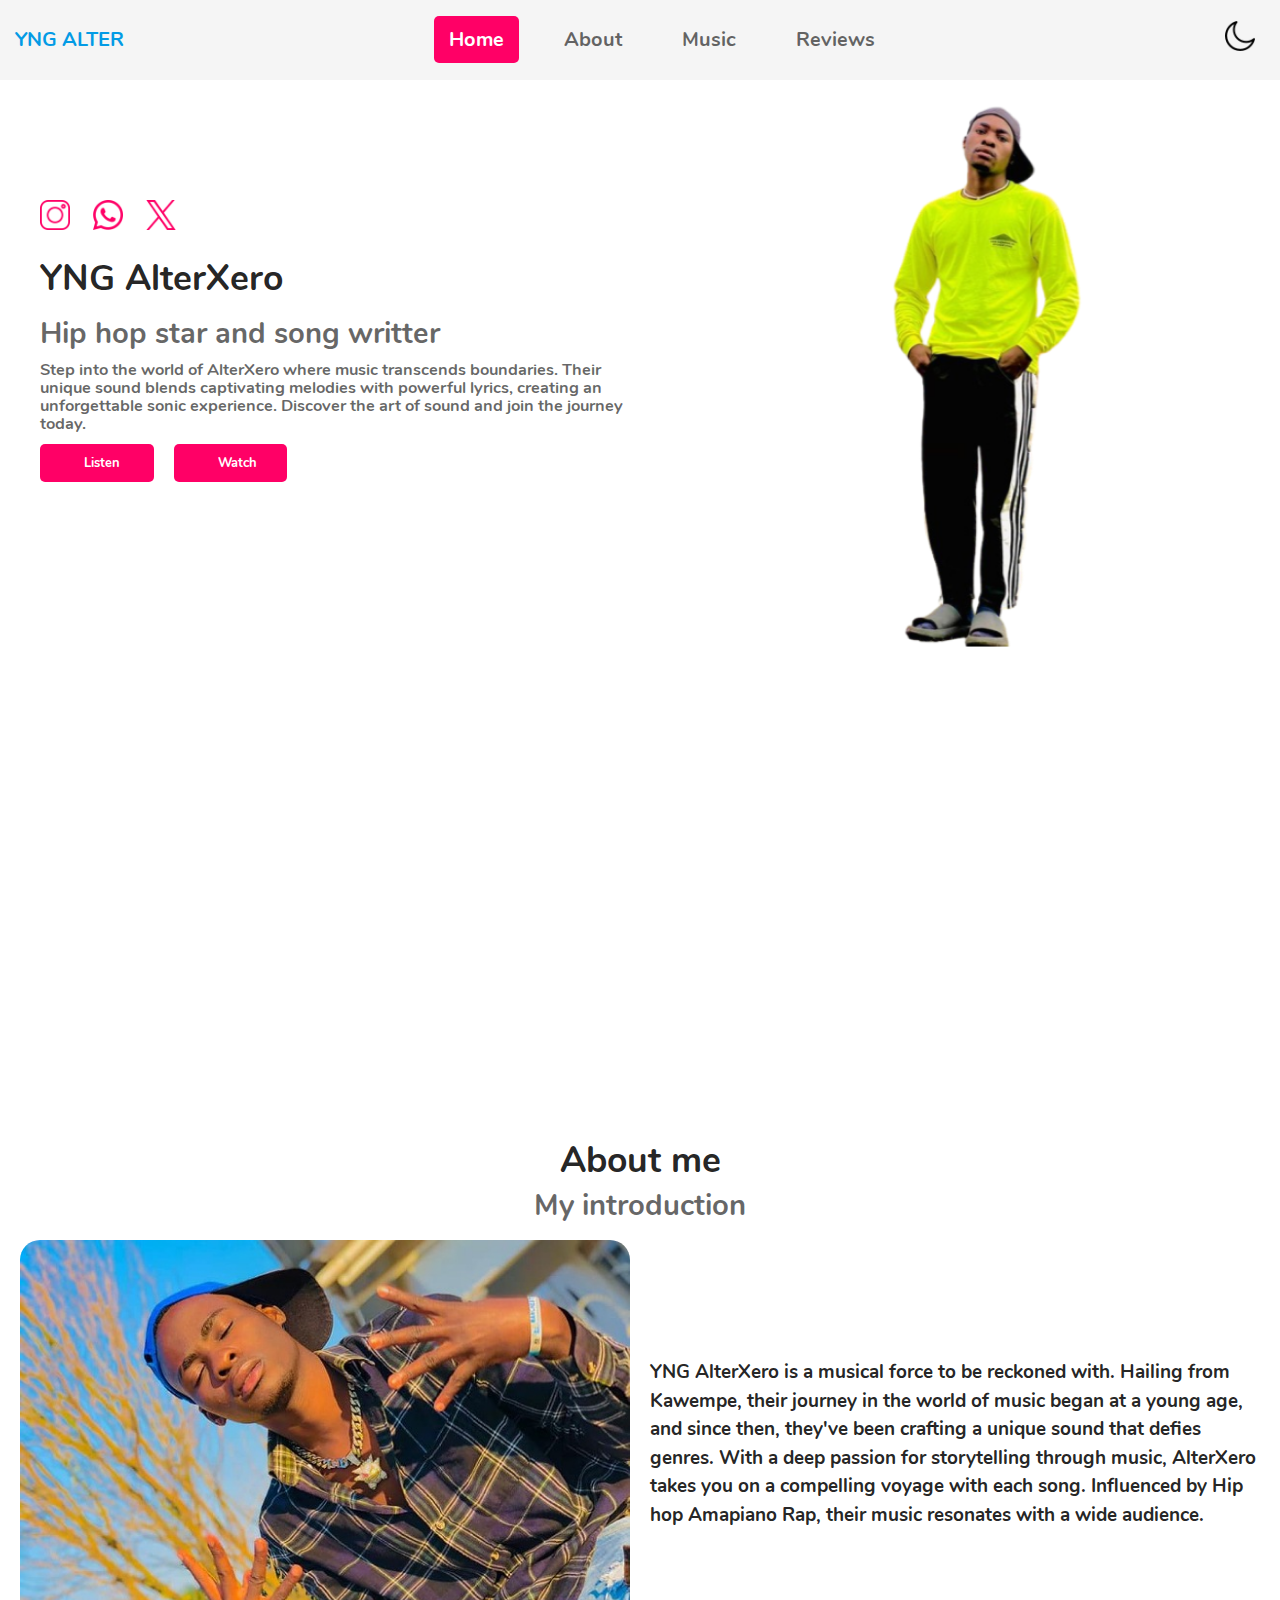
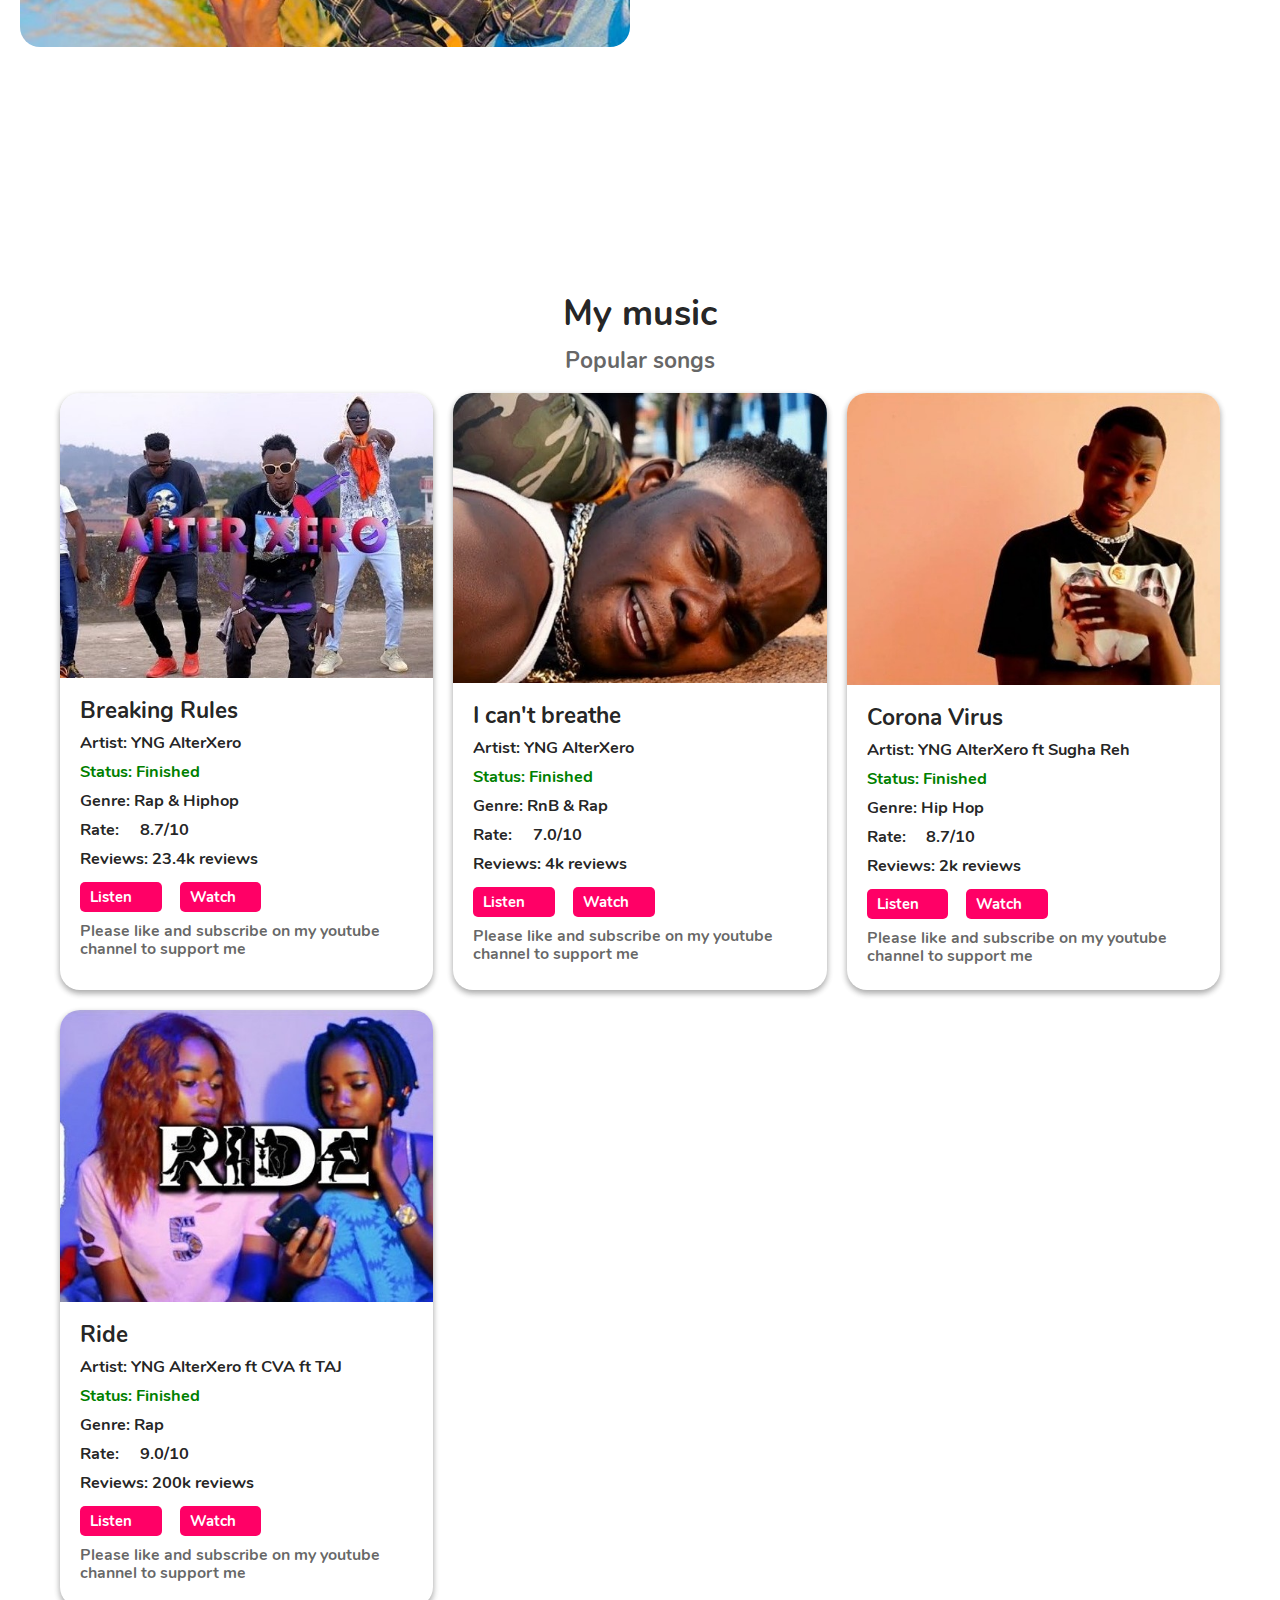
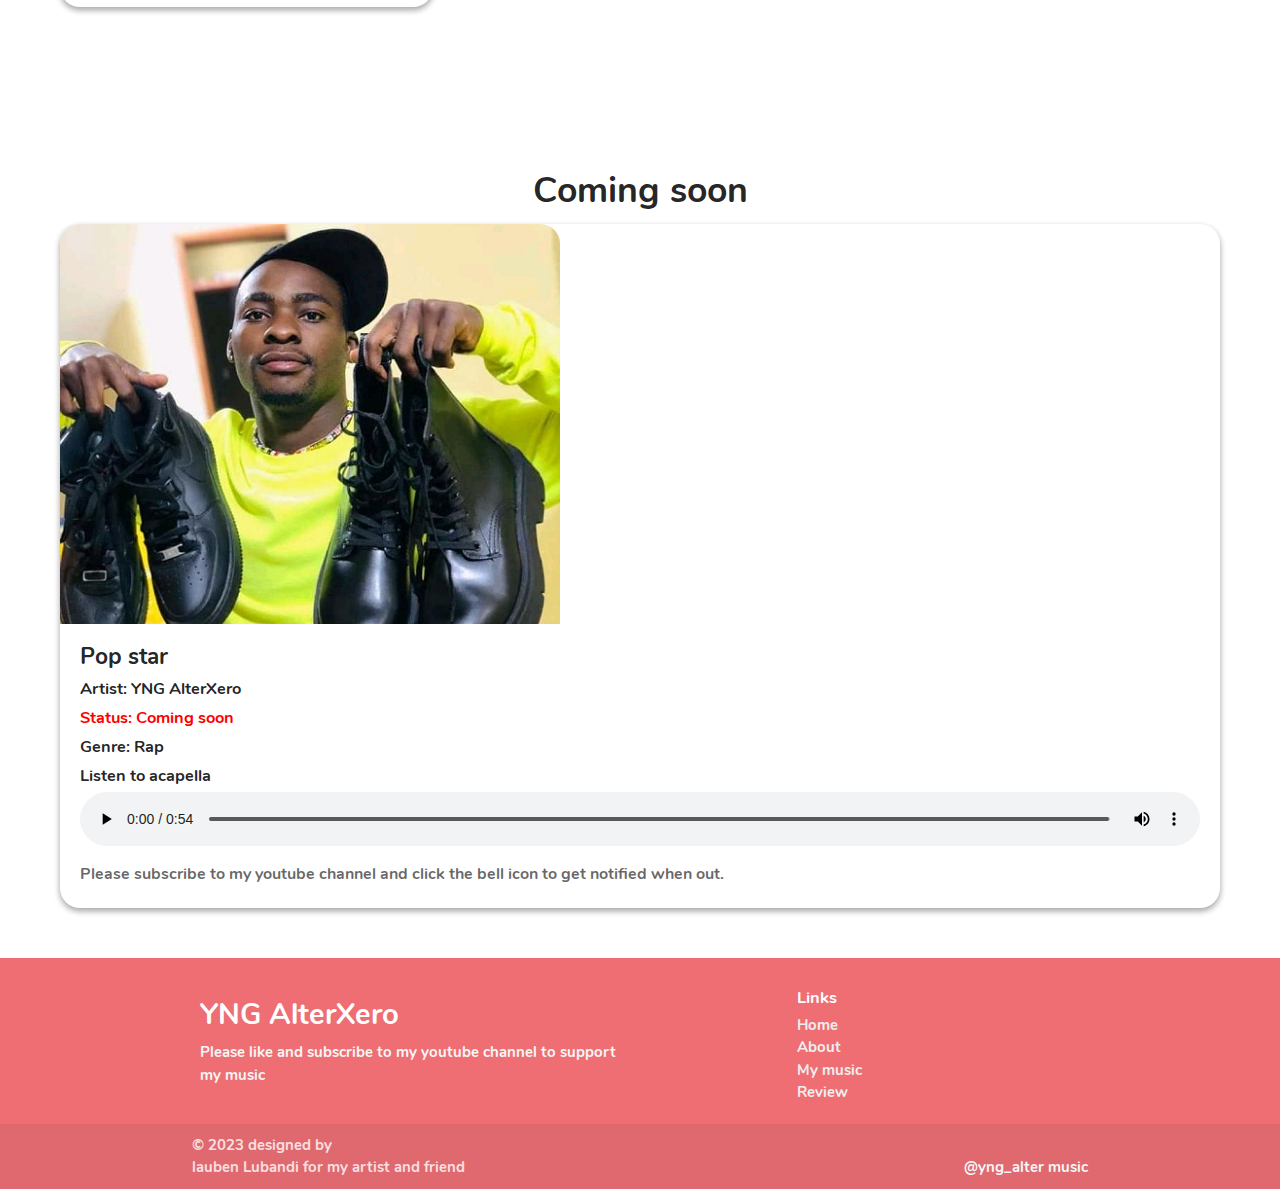
==== index.html @ 9ab8de68 "Add files via upload" ====
<!DOCTYPE html>
<html lang="en">
  <head>
    <meta charset="UTF-8" />
    <meta name="viewport" content="width=device-width, initial-scale=1.0" />
    <title>YNG Alter portfolio</title>
    <link rel="stylesheet" href="assets/materialize.css" />
    <link rel="stylesheet" href="assets/style.css" />
    <link rel="stylesheet" href="assets/all.css" />
  </head>
  <body>
    <header class="navigation">
      <a href="#" class="logo">YNG ALTER</a>
      <div class="links">
        <a href="#homeId" class="active">Home</a>
        <a href="#aboutId">About</a>
        <a href="#musicId">Music</a>
        <a href="#reviewId">Reviews</a>
      </div>
      <div class="icons">
        <a href="#"> <img src="images/moon.png" alt="" /> </a>&nbsp;
        <img src="images/menu.png" class="toggle_btn" id="toggle" />
      </div>
    </header>
    <!-- sections -->
    <section class="home">
      <div class="wrapper" id="homeId">
        <div class="home_text">
          <div class="home_text_nav">
            <a href="https://instagram.com/yng_alterxero?igshid=OGQ5ZDc2ODk2ZA==">
              <img src="images/instagram.png" alt="" />
            </a>
            <a href="https://wa.me/c/256757437977">
              <img src="images/whatsapp.png" alt="" />
            </a>
            <a href="https://x.com/alter_xero74?t=L4yifzZsoHMtRlOqdlGhiQ&s=09">
              <img src="images/twitter.png" alt="" />
            </a>
          </div>
          <div class="home_text_phrase">
            <h2>YNG AlterXero</h2>
            <h3 class="dull">Hip hop star and song writter</h3>
            <h5 class="dull">
              Step into the world of AlterXero where music transcends boundaries. Their unique sound blends captivating melodies with powerful lyrics, creating an unforgettable sonic experience. Discover the art of sound and join the journey today.
            </h5>
          </div>
            <a href="https://youtu.be/546lMI65Do4?si=XAf-nSQyjv7VY8Hw" class="home_links">
            	<span> <i class="fas fa-music"></i></span>
            	Listen
            </a> 
            <a href="https://youtu.be/546lMI65Do4?si=XAf-nSQyjv7VY8Hw" class="home_links">
            	<span> <i class="fas fa-play"></i></span>
            	Watch
            </a> 
        </div>
        <div class="home_image">
          <img src="images/IMG_20231006_120715_777-removebg-preview.png" alt="" srcset="" />
        </div>
      </div>
    </section>
    <section class="about" id="aboutId">
      <h2>About me</h2>
      <h3>My introduction</h3>
      <div class="wrapper">
        <div class="image">
          <img src="images/about.jpg" alt="" />
        </div>
        <div class="text">
          <p>
            YNG AlterXero is a musical force to be reckoned with. Hailing from Kawempe, their journey in the world of music began at a young age, and since then, they've been crafting a unique sound that defies genres. With a deep passion for storytelling through music, AlterXero takes you on a compelling voyage with each song. Influenced by Hip hop Amapiano Rap, their music resonates with a wide audience.
          </p>
        </div>
      </div>
    </section>
    <section class="music" id="musicId">
      <h2 class="music_title">My music</h2>
      <h4 class="dull music_title">Popular songs</h4>
      <div class="album_wrapper">
        <div class="album_card">
          <img src="images/bad~2.jpg" />
          <div class="card_content">
            <h4>Breaking Rules</h4>
            <h5>Artist: YNG AlterXero</h5>
            <h5 class="finished">Status: Finished</h5>
            <h5>Genre: Rap & Hiphop</h5>
            <h5>
              Rate:
              <span class="rate_star"><i class="fas fa-star"></i></span> 8.7/10
            </h5>
            <h5>Reviews: 23.4k reviews</h5>
            <div class="buttons">
              <a href="https://youtu.be/546lMI65Do4?si=XAf-nSQyjv7VY8Hw">
                Listen <span><i class="fas fa-music"></i></span>
              </a>
              <a href="https://youtu.be/546lMI65Do4?si=XAf-nSQyjv7VY8Hw">
                Watch <span><i class="fas fa-play"></i></span>
              </a>
            </div>
            <h6 class="dull">
              Please like and subscribe on my youtube channel to support me
            </h6>
          </div>
        </div>
        <div class="album_card">
          <img src="images/breath~2.jpg" />
          <div class="card_content">
            <h4>I can't breathe</h4>
            <h5>Artist: YNG AlterXero</h5>
            <h5 class="finished">Status: Finished</h5>
            <h5>Genre: RnB & Rap</h5>
            <h5>
              Rate:
              <span class="rate_star"><i class="fas fa-star"></i></span> 7.0/10
            </h5>
            <h5>Reviews: 4k reviews</h5>
            <div class="buttons">
              <a href="https://youtu.be/M74UGBM0JAw?si=PYXPx50022Tr1fvX">
                Listen <span><i class="fas fa-music"></i></span>
              </a>
              <a href="https://youtu.be/M74UGBM0JAw?si=PYXPx50022Tr1fvX">
                Watch <span><i class="fas fa-play"></i></span>
              </a>
            </div>
            <h6 class="dull">
              Please like and subscribe on my youtube channel to support me
            </h6>
          </div>
        </div>
        <div class="album_card">
          <img src="images/coronavirus~2.jpg" />
          <div class="card_content">
            <h4>Corona Virus</h4>
            <h5>Artist: YNG AlterXero ft Sugha Reh</h5>
            <h5 class="finished">Status: Finished</h5>
            <h5>Genre: Hip Hop</h5>
            <h5>
              Rate:
              <span class="rate_star"><i class="fas fa-star"></i></span> 8.7/10
            </h5>
            <h5>Reviews: 2k reviews</h5>
            <div class="buttons">
              <a href="https://youtu.be/EtGBhRAHkj4?si=3YY5WPdfJWaN_GBH">
                Listen <span><i class="fas fa-music"></i></span>
              </a>
              <a href="https://youtu.be/EtGBhRAHkj4?si=3YY5WPdfJWaN_GBH">
                Watch <span><i class="fas fa-play"></i></span>
              </a>
            </div>
            <h6 class="dull">
              Please like and subscribe on my youtube channel to support me
            </h6>
          </div>
        </div>
        <div class="album_card">
          <img src="images/ride~2.jpg" />
          <div class="card_content">
            <h4>Ride</h4>
            <h5>Artist: YNG AlterXero ft CVA ft TAJ</h5>
            <h5 class="finished">Status: Finished</h5>
            <h5>Genre: Rap</h5>
            <h5>
              Rate:
              <span class="rate_star"><i class="fas fa-star"></i></span> 9.0/10
            </h5>
            <h5>Reviews: 200k reviews</h5>
            <div class="buttons">
              <a href="https://youtu.be/FqjNEvnTCbw?si=An-5donIrFfH506T">
                Listen <span><i class="fas fa-music"></i></span>
              </a>
              <a href="https://youtu.be/FqjNEvnTCbw?si=An-5donIrFfH506T">
                Watch <span><i class="fas fa-play"></i></span>
              </a>
            </div>
            <h6 class="dull">
              Please like and subscribe on my youtube channel to support me
            </h6>
          </div>
        </div>
        <!-- <div class="album_card"></div>
        <div class="album_card"></div> -->
      </div>
    </section>
    <section class="reviews" id="reviewId">
      <h2 class="music_title">Coming soon</h2>
      <div class="review_container">
      		<div class="album_card">
          <img src="images/album1.jpg" />
          <div class="card_content">
            <h4>Pop star</h4>
            <h5>Artist: YNG AlterXero </h5>
            <h5 class="pending">Status: Coming soon</h5>
            <h5>Genre: Rap</h5>
            <h5>Listen to acapella</h5>
            <audio src="assets/popstar.mp3" controls=""></audio>
            <h6 class="dull">
              Please subscribe to my youtube channel and click the bell icon to get notified when out.
            </h6>
          </div>
        </div>	
      </div>
    </section>
    <footer class="page-footer">
          <div class="container">
            <div class="row">
              <div class="col l6 s12">
                <h3 class="white-text">YNG AlterXero</h3>
                <p class="grey-text text-lighten-4">Please like and subscribe to my youtube channel to support my music </p>
              </div>
              <div class="col l4 offset-l2 s12">
                <h5 class="white-text">Links</h5>
                <ul>
                  <li><a class="grey-text text-lighten-3" href="#homeId">Home</a></li>
                  <li><a class="grey-text text-lighten-3" href="#aboutId">About</a></li>
                  <li><a class="grey-text text-lighten-3" href="#musicId">My music</a></li>
                  <li><a class="grey-text text-lighten-3" href="#reviewId">Review</a></li>
                </ul>
              </div>
            </div>
          </div>
          <div class="footer-copyright">
            <div class="container">
            © 2023 designed by <br>lauben Lubandi for my artist and friend
            <a class="grey-text text-lighten-4 right" href="#homeId">@yng_alter music</a>
            </div>
          </div>
        </footer>
            
    <script src="assets/materialize.js"></script>
    <script src="assets/all.js"></script>
    <script src="assets/script.js"></script>
  </body>
</html>
---- assets/style.css ----
:root {
	--primary: #FF0066;
}

@font-face {
	font-family: 'Nunito';
	src: url('nunito.ttf');
}

* {
	margin: 0;
	padding: 0;
	box-sizing: border-box;
	font-family: Nunito;
}

html {
	font-size: 62.5%;
	scroll-behavior: smooth;
}

/* header navigation */
.navigation {
	display: flex;
	justify-content: space-between;
	align-items: center;
	height: 8rem;
	font-size: 2rem;
	padding: 0 1.5rem;
	background-color: whitesmoke;
	position: fixed;
	width: 100%;
	top: 0;
	left: 0;
	right: 0;
	z-index: 4;
}

.navigation .links a {
	margin-right: 2.5rem;
	color: rgba(0, 0, 0, 0.6);
	padding: 1rem 1.5rem;
	border-radius: .5rem;
}

.navigation .links a.active {
	background-color: var(--primary);
	color: #fff;
}

.navigation .icons  img {
	width: 3rem;
}

/* header navigation media queries*/
@media (min-width: 991px) {
	.navigation .icons img.toggle_btn {
		display: none;
	}

	.home_text {
		padding-top: 10rem;
	}

	.home_image {
		padding-top: 3rem;
	}

	.home_image img {
		transform: scale(1.1);
	}
}

@media (max-width: 991px) {
	.navigation .links {
		position: absolute;
		top: 100%;
		width: 100%;
		display: flex;
		justify-content: flex-start;
		flex-direction: column;
		height: 0rem;
		overflow: hidden;
		transition: all 300ms ease;
		background-color: #fff;
	}

	.navigation .links.active {
		height: 23rem;
	}

	.navigation .links a {
		margin-bottom: 1rem;
	}

	.home_text {
		padding-top: 1rem;
	}
}
.finished {
	color: green;
}
.pending {
	color: red;
}
/* Home section */
.home {
	padding-top: 10rem;
	min-height: calc(100vh + 8rem);
}

.wrapper {
	display: grid;
	grid-template-columns: repeat(auto-fit, minmax(360px, 1fr));
	width: 100%;
	gap: 2rem;
}

.home_text {
	padding-left: 4rem;
}

.dull {
	color: rgba(0, 0, 0, 0.6);
}

.home_text_nav img {
	width: 3rem;
	margin-right: 2rem;
}

.home_image {
	display: flex;
	justify-content: center;
}

.home_image img {
	margin-top: -2rem;
}
.home_text_phrase {
	margin-bottom: 2rem;
}
.home_text .home_links {
	padding: 1rem 3rem;
	font-size: 1.3rem;
	outline: none;
	border: none;
	color: #fff;
	background-color: var(--primary);
	margin-top: 1rem;
	border-radius: .5rem;
	cursor: pointer;
	margin-right: 2rem;
}
.home_text button a {
	color: #fff;
}
/* About section */
.about {
	display: flex;
	flex-direction: column;
	justify-content: center;
	min-height: calc(100vh - 8rem);
	/* border: 3px solid green; */
	padding: 7rem 2rem;
}

.about h2,
.about h3 {
	text-align: center;
	line-height: 1rem;
}

.about h3 {
	margin-bottom: 3rem;
	color: rgba(0, 0, 0, 0.6);
}

.about .text {
	display: flex;
	align-items: center;
}

.text p {
	font-size: 1.9rem;
}

.about .image img {
	display: block;
	margin: 0 auto;
	max-width: 100%;
	height: auto;
	border-radius: 2rem;
}

/* Music section */
.music {
	min-height: calc(100vh - 8rem);
	padding: 7rem 2rem;
}

.music_title {
	text-align: center;
}
.album_wrapper {
	display: grid;
	grid-template-columns: repeat(auto-fit, minmax(300px, 1fr));
	width: 100%;
	gap: 2rem;
	padding-left: 4rem;
	padding-right: 4rem;
	margin-top: 2rem;
}
.album_card {
	box-shadow: 0 3px 6px rgba(0,0,0,0.16), 0 3px 6px rgba(0,0,0,0.23);
	border-radius: 2rem;
}
.album_card img {
	max-width: 100%;
	height: auto;
	border-top-right-radius: 2rem;
	border-top-left-radius: 2rem;
}
.card_content {
	padding: 0 2rem 2rem 2rem;
}
.buttons {
	margin-top: 1.8rem;
}
.card_content a {
	background-color: var(--primary);
	margin-right: 1.8rem;
	color: #fff;
	padding: .5rem 1rem;
	font-size: 1.5rem;
	border-radius: 5px;
}
.rate_star {
	color: gold;
}
.card_content h6 {
	margin-top: 1.5rem;
	font-size: 1.6rem;
}
		     /* reviews section */
.reviews {
	min-height: calc(100vh - 8rem);
	padding-top: 7rem;
	padding-left: 6rem;
	padding-right: 6rem;
	padding-bottom: 5rem;
}
 .review_container {
	display: grid;
	grid-template-columns: repeat(auto-fit, minmax(300px, 1fr));
	width: 100%;
	gap: 2rem;
} 
.reviews audio {
	width: 100%;
}
           /* footer */
.page-footer {
	font-size: 1.5rem;
}
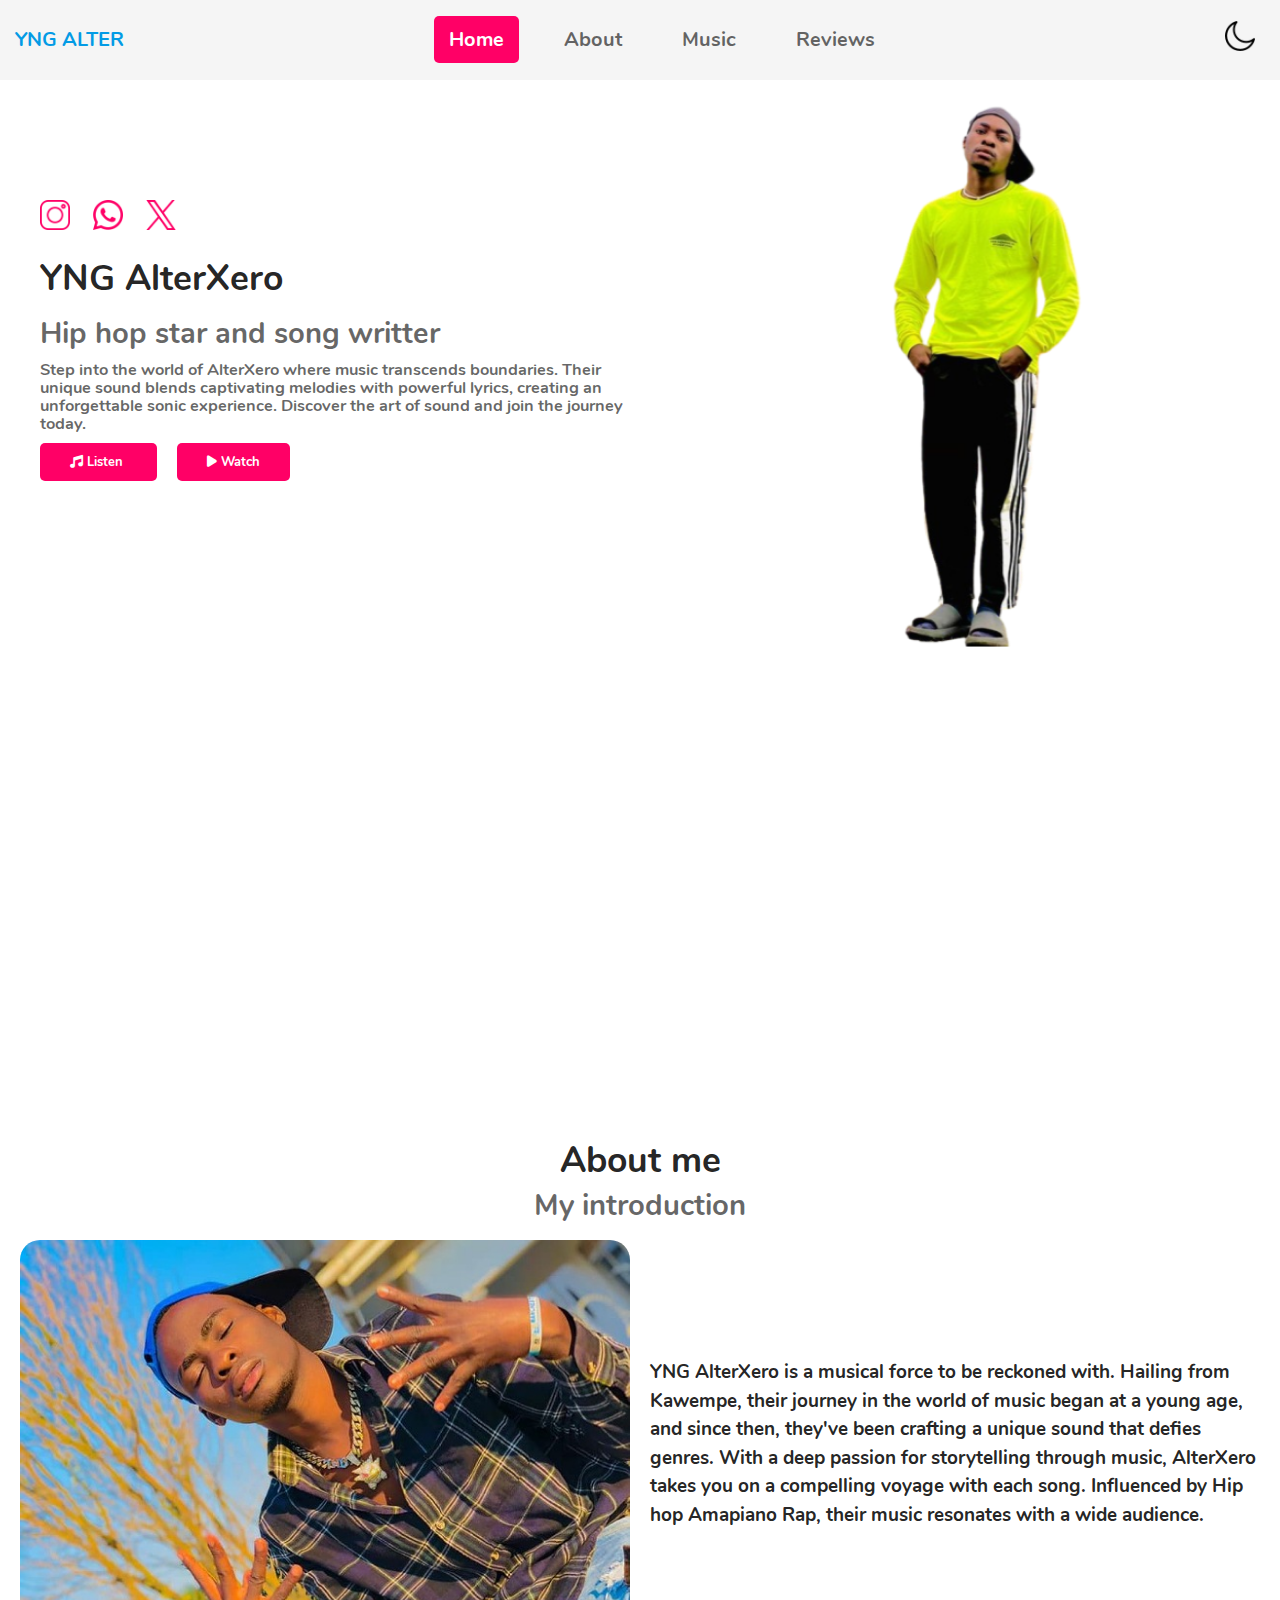
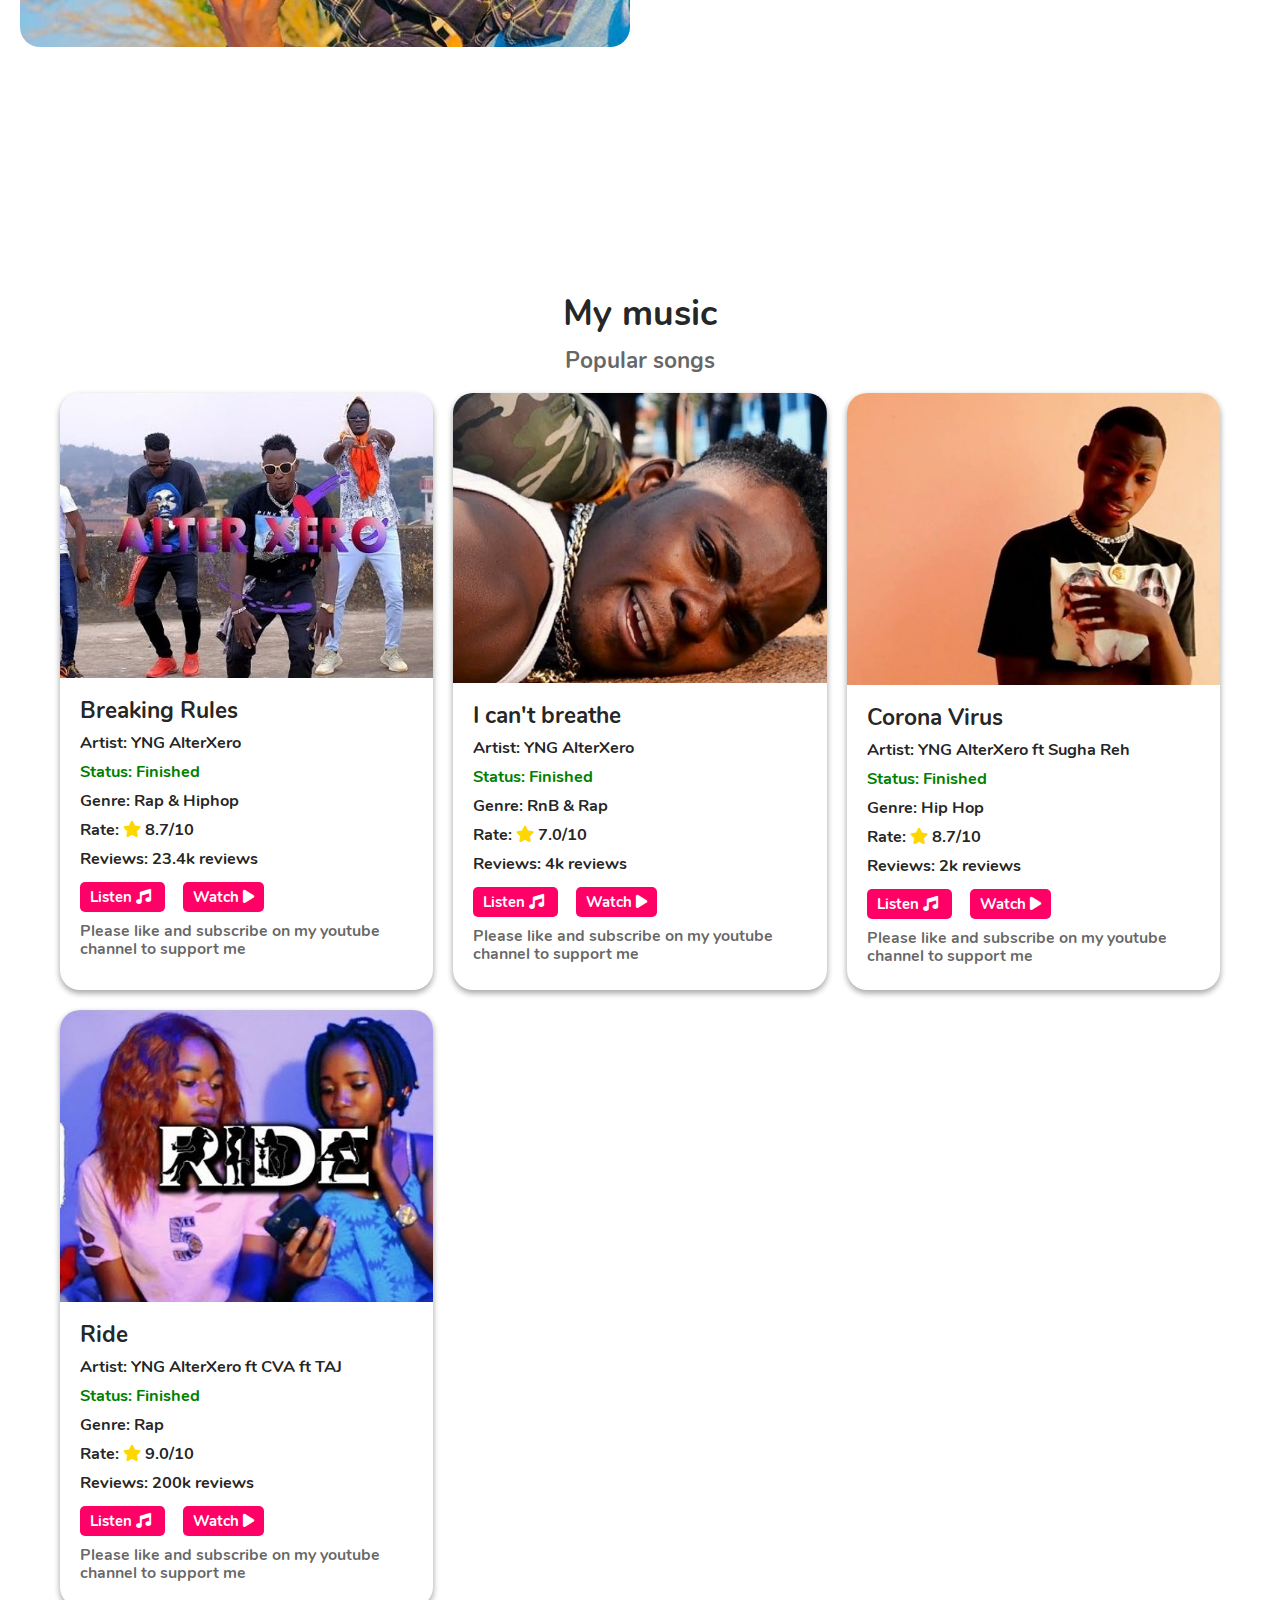
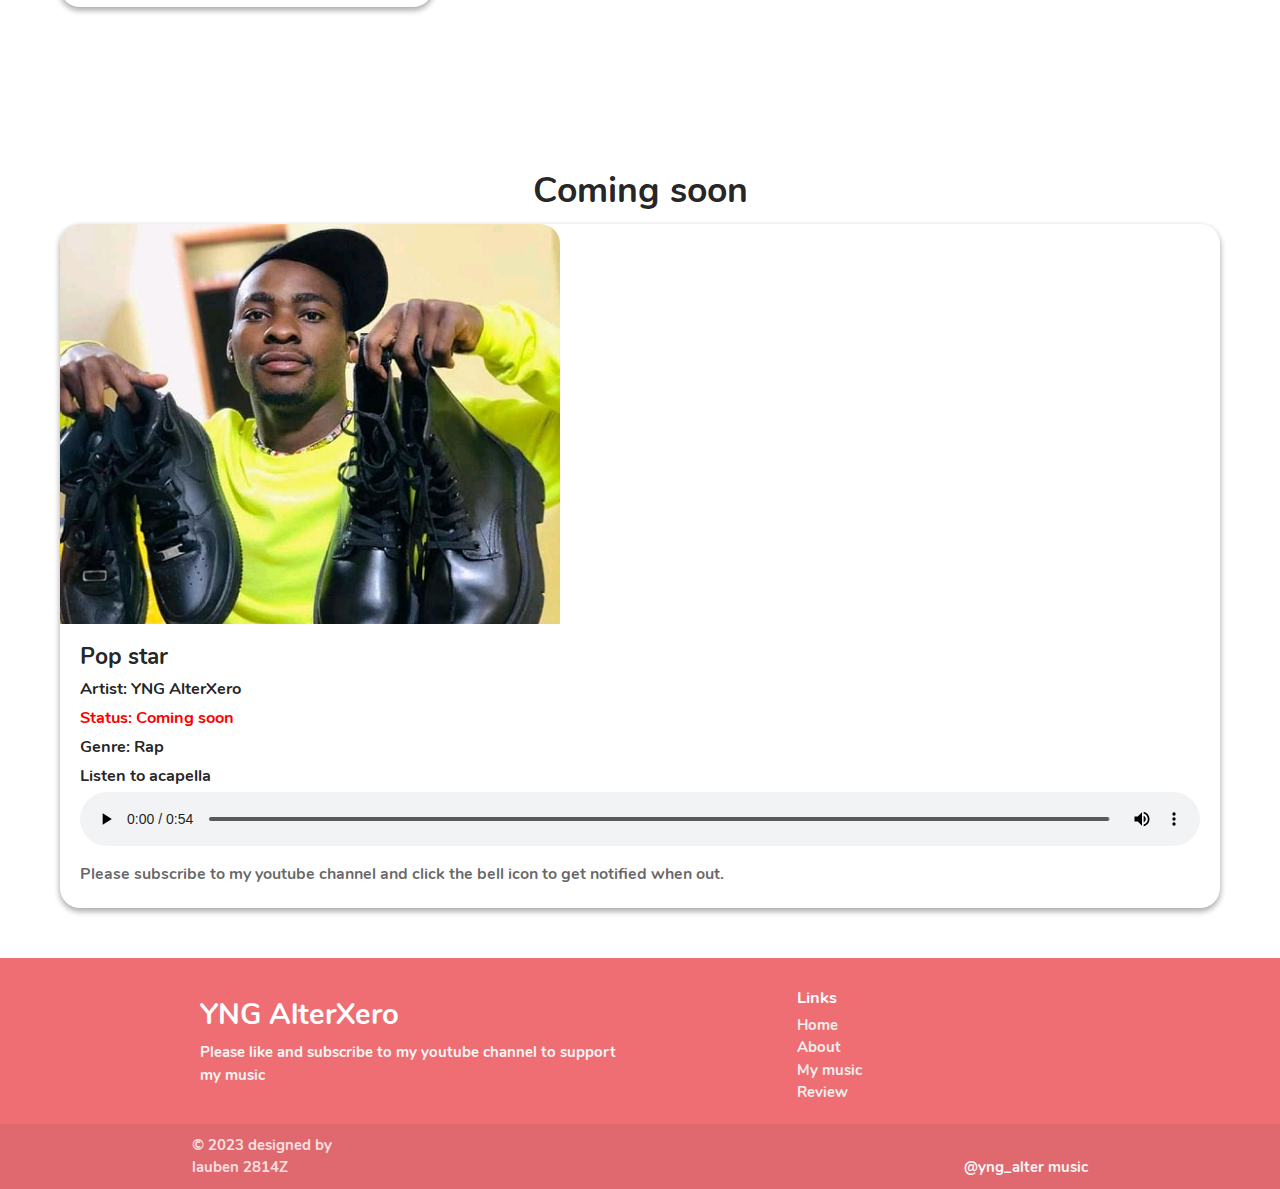
==== commit 7b597121: "Add files via upload" ====
--- a/index.html
+++ b/index.html
@@ -1,232 +1,234 @@
 <!DOCTYPE html>
 <html lang="en">
-  <head>
-    <meta charset="UTF-8" />
-    <meta name="viewport" content="width=device-width, initial-scale=1.0" />
-    <title>YNG Alter portfolio</title>
-    <link rel="stylesheet" href="assets/materialize.css" />
-    <link rel="stylesheet" href="assets/style.css" />
-    <link rel="stylesheet" href="assets/all.css" />
-  </head>
-  <body>
-    <header class="navigation">
-      <a href="#" class="logo">YNG ALTER</a>
-      <div class="links">
-        <a href="#homeId" class="active">Home</a>
-        <a href="#aboutId">About</a>
-        <a href="#musicId">Music</a>
-        <a href="#reviewId">Reviews</a>
-      </div>
-      <div class="icons">
-        <a href="#"> <img src="images/moon.png" alt="" /> </a>&nbsp;
-        <img src="images/menu.png" class="toggle_btn" id="toggle" />
-      </div>
-    </header>
-    <!-- sections -->
-    <section class="home">
-      <div class="wrapper" id="homeId">
-        <div class="home_text">
-          <div class="home_text_nav">
-            <a href="https://instagram.com/yng_alterxero?igshid=OGQ5ZDc2ODk2ZA==">
-              <img src="images/instagram.png" alt="" />
-            </a>
-            <a href="https://wa.me/c/256757437977">
-              <img src="images/whatsapp.png" alt="" />
-            </a>
-            <a href="https://x.com/alter_xero74?t=L4yifzZsoHMtRlOqdlGhiQ&s=09">
-              <img src="images/twitter.png" alt="" />
-            </a>
-          </div>
-          <div class="home_text_phrase">
-            <h2>YNG AlterXero</h2>
-            <h3 class="dull">Hip hop star and song writter</h3>
-            <h5 class="dull">
-              Step into the world of AlterXero where music transcends boundaries. Their unique sound blends captivating melodies with powerful lyrics, creating an unforgettable sonic experience. Discover the art of sound and join the journey today.
-            </h5>
-          </div>
-            <a href="https://youtu.be/546lMI65Do4?si=XAf-nSQyjv7VY8Hw" class="home_links">
-            	<span> <i class="fas fa-music"></i></span>
-            	Listen
-            </a> 
-            <a href="https://youtu.be/546lMI65Do4?si=XAf-nSQyjv7VY8Hw" class="home_links">
-            	<span> <i class="fas fa-play"></i></span>
-            	Watch
-            </a> 
-        </div>
-        <div class="home_image">
-          <img src="images/IMG_20231006_120715_777-removebg-preview.png" alt="" srcset="" />
-        </div>
-      </div>
-    </section>
-    <section class="about" id="aboutId">
-      <h2>About me</h2>
-      <h3>My introduction</h3>
-      <div class="wrapper">
-        <div class="image">
-          <img src="images/about.jpg" alt="" />
-        </div>
-        <div class="text">
-          <p>
-            YNG AlterXero is a musical force to be reckoned with. Hailing from Kawempe, their journey in the world of music began at a young age, and since then, they've been crafting a unique sound that defies genres. With a deep passion for storytelling through music, AlterXero takes you on a compelling voyage with each song. Influenced by Hip hop Amapiano Rap, their music resonates with a wide audience.
-          </p>
-        </div>
-      </div>
-    </section>
-    <section class="music" id="musicId">
-      <h2 class="music_title">My music</h2>
-      <h4 class="dull music_title">Popular songs</h4>
-      <div class="album_wrapper">
-        <div class="album_card">
-          <img src="images/bad~2.jpg" />
-          <div class="card_content">
-            <h4>Breaking Rules</h4>
-            <h5>Artist: YNG AlterXero</h5>
-            <h5 class="finished">Status: Finished</h5>
-            <h5>Genre: Rap & Hiphop</h5>
-            <h5>
-              Rate:
-              <span class="rate_star"><i class="fas fa-star"></i></span> 8.7/10
-            </h5>
-            <h5>Reviews: 23.4k reviews</h5>
-            <div class="buttons">
-              <a href="https://youtu.be/546lMI65Do4?si=XAf-nSQyjv7VY8Hw">
-                Listen <span><i class="fas fa-music"></i></span>
-              </a>
-              <a href="https://youtu.be/546lMI65Do4?si=XAf-nSQyjv7VY8Hw">
-                Watch <span><i class="fas fa-play"></i></span>
-              </a>
-            </div>
-            <h6 class="dull">
-              Please like and subscribe on my youtube channel to support me
-            </h6>
-          </div>
-        </div>
-        <div class="album_card">
-          <img src="images/breath~2.jpg" />
-          <div class="card_content">
-            <h4>I can't breathe</h4>
-            <h5>Artist: YNG AlterXero</h5>
-            <h5 class="finished">Status: Finished</h5>
-            <h5>Genre: RnB & Rap</h5>
-            <h5>
-              Rate:
-              <span class="rate_star"><i class="fas fa-star"></i></span> 7.0/10
-            </h5>
-            <h5>Reviews: 4k reviews</h5>
-            <div class="buttons">
-              <a href="https://youtu.be/M74UGBM0JAw?si=PYXPx50022Tr1fvX">
-                Listen <span><i class="fas fa-music"></i></span>
-              </a>
-              <a href="https://youtu.be/M74UGBM0JAw?si=PYXPx50022Tr1fvX">
-                Watch <span><i class="fas fa-play"></i></span>
-              </a>
-            </div>
-            <h6 class="dull">
-              Please like and subscribe on my youtube channel to support me
-            </h6>
-          </div>
-        </div>
-        <div class="album_card">
-          <img src="images/coronavirus~2.jpg" />
-          <div class="card_content">
-            <h4>Corona Virus</h4>
-            <h5>Artist: YNG AlterXero ft Sugha Reh</h5>
-            <h5 class="finished">Status: Finished</h5>
-            <h5>Genre: Hip Hop</h5>
-            <h5>
-              Rate:
-              <span class="rate_star"><i class="fas fa-star"></i></span> 8.7/10
-            </h5>
-            <h5>Reviews: 2k reviews</h5>
-            <div class="buttons">
-              <a href="https://youtu.be/EtGBhRAHkj4?si=3YY5WPdfJWaN_GBH">
-                Listen <span><i class="fas fa-music"></i></span>
-              </a>
-              <a href="https://youtu.be/EtGBhRAHkj4?si=3YY5WPdfJWaN_GBH">
-                Watch <span><i class="fas fa-play"></i></span>
-              </a>
-            </div>
-            <h6 class="dull">
-              Please like and subscribe on my youtube channel to support me
-            </h6>
-          </div>
-        </div>
-        <div class="album_card">
-          <img src="images/ride~2.jpg" />
-          <div class="card_content">
-            <h4>Ride</h4>
-            <h5>Artist: YNG AlterXero ft CVA ft TAJ</h5>
-            <h5 class="finished">Status: Finished</h5>
-            <h5>Genre: Rap</h5>
-            <h5>
-              Rate:
-              <span class="rate_star"><i class="fas fa-star"></i></span> 9.0/10
-            </h5>
-            <h5>Reviews: 200k reviews</h5>
-            <div class="buttons">
-              <a href="https://youtu.be/FqjNEvnTCbw?si=An-5donIrFfH506T">
-                Listen <span><i class="fas fa-music"></i></span>
-              </a>
-              <a href="https://youtu.be/FqjNEvnTCbw?si=An-5donIrFfH506T">
-                Watch <span><i class="fas fa-play"></i></span>
-              </a>
-            </div>
-            <h6 class="dull">
-              Please like and subscribe on my youtube channel to support me
-            </h6>
-          </div>
-        </div>
-        <!-- <div class="album_card"></div>
-        <div class="album_card"></div> -->
-      </div>
-    </section>
-    <section class="reviews" id="reviewId">
-      <h2 class="music_title">Coming soon</h2>
-      <div class="review_container">
-      		<div class="album_card">
-          <img src="images/album1.jpg" />
-          <div class="card_content">
-            <h4>Pop star</h4>
-            <h5>Artist: YNG AlterXero </h5>
-            <h5 class="pending">Status: Coming soon</h5>
-            <h5>Genre: Rap</h5>
-            <h5>Listen to acapella</h5>
-            <audio src="assets/popstar.mp3" controls=""></audio>
-            <h6 class="dull">
-              Please subscribe to my youtube channel and click the bell icon to get notified when out.
-            </h6>
-          </div>
-        </div>	
-      </div>
-    </section>
-    <footer class="page-footer">
-          <div class="container">
-            <div class="row">
-              <div class="col l6 s12">
-                <h3 class="white-text">YNG AlterXero</h3>
-                <p class="grey-text text-lighten-4">Please like and subscribe to my youtube channel to support my music </p>
-              </div>
-              <div class="col l4 offset-l2 s12">
-                <h5 class="white-text">Links</h5>
-                <ul>
-                  <li><a class="grey-text text-lighten-3" href="#homeId">Home</a></li>
-                  <li><a class="grey-text text-lighten-3" href="#aboutId">About</a></li>
-                  <li><a class="grey-text text-lighten-3" href="#musicId">My music</a></li>
-                  <li><a class="grey-text text-lighten-3" href="#reviewId">Review</a></li>
-                </ul>
-              </div>
-            </div>
-          </div>
-          <div class="footer-copyright">
-            <div class="container">
-            © 2023 designed by <br>lauben Lubandi for my artist and friend
-            <a class="grey-text text-lighten-4 right" href="#homeId">@yng_alter music</a>
-            </div>
-          </div>
-        </footer>
-            
-    <script src="assets/materialize.js"></script>
-    <script src="assets/all.js"></script>
-    <script src="assets/script.js"></script>
-  </body>
-</html>
+<head>
+	<meta charset="UTF-8" />
+	<meta name="viewport" content="width=device-width, initial-scale=1.0" />
+	<title>YNG Alter portfolio</title>
+	<link rel="stylesheet" href="https://cdnjs.cloudflare.com/ajax/libs/materialize/1.0.0/css/materialize.min.css" />
+	<link rel="stylesheet" href="assets/style.css" />
+	<link rel="stylesheet" href="https://cdnjs.cloudflare.com/ajax/libs/font-awesome/6.4.2/css/all.min.css" />
+	<link rel="preconnect" href="https://fonts.googleapis.com">
+	<link rel="preconnect" href="https://fonts.gstatic.com" crossorigin>
+	<link href="https://fonts.googleapis.com/css2?family=Nunito+Sans:opsz,wght@6..12,600;6..12,700&display=swap" rel="stylesheet">
+</head>
+<body>
+	<header class="navigation">
+		<a href="#" class="logo">YNG ALTER</a>
+		<div class="links">
+			<a href="#homeId" class="active">Home</a>
+			<a href="#aboutId">About</a>
+			<a href="#musicId">Music</a>
+			<a href="#reviewId">Reviews</a>
+		</div>
+		<div class="icons">
+			<a href="#"> <img src="images/moon.png" alt="" /> </a>&nbsp;
+			<img src="images/menu.png" class="toggle_btn" id="toggle" />
+		</div>
+	</header>
+	<!-- sections -->
+	<section class="home">
+		<div class="wrapper" id="homeId">
+			<div class="home_text">
+				<div class="home_text_nav">
+					<a href="https://instagram.com/yng_alterxero?igshid=OGQ5ZDc2ODk2ZA==">
+						<img src="images/instagram.png" alt="" />
+					</a>
+					<a href="https://wa.me/c/256757437977">
+						<img src="images/whatsapp.png" alt="" />
+					</a>
+					<a href="https://x.com/alter_xero74?t=L4yifzZsoHMtRlOqdlGhiQ&s=09">
+						<img src="images/twitter.png" alt="" />
+					</a>
+				</div>
+				<div class="home_text_phrase">
+					<h2>YNG AlterXero</h2>
+					<h3 class="dull">Hip hop star and song writter</h3>
+					<h5 class="dull">
+						Step into the world of AlterXero where music transcends boundaries. Their unique sound blends captivating melodies with powerful lyrics, creating an unforgettable sonic experience. Discover the art of sound and join the journey today.
+					</h5>
+				</div>
+				<a href="https://www.google.com" class="home_links">
+					<span> <i class="fas fa-music"></i></span>
+					Listen
+				</a>
+				<a href="#" class="home_links">
+					<span> <i class="fas fa-play"></i></span>
+					Watch
+				</a>
+			</div>
+			<div class="home_image">
+				<img src="images/IMG_20231006_120715_777-removebg-preview.png" alt="" srcset="" />
+			</div>
+		</div>
+	</section>
+	<section class="about" id="aboutId">
+		<h2>About me</h2>
+		<h3>My introduction</h3>
+		<div class="wrapper">
+			<div class="image">
+				<img src="images/about.jpg" alt="" />
+			</div>
+			<div class="text">
+				<p>
+					YNG AlterXero is a musical force to be reckoned with. Hailing from Kawempe, their journey in the world of music began at a young age, and since then, they've been crafting a unique sound that defies genres. With a deep passion for storytelling through music, AlterXero takes you on a compelling voyage with each song. Influenced by Hip hop Amapiano Rap, their music resonates with a wide audience.
+				</p>
+			</div>
+		</div>
+	</section>
+	<section class="music" id="musicId">
+		<h2 class="music_title">My music</h2>
+		<h4 class="dull music_title">Popular songs</h4>
+		<div class="album_wrapper">
+			<div class="album_card">
+				<img src="images/bad~2.jpg" />
+				<div class="card_content">
+					<h4>Breaking Rules</h4>
+					<h5>Artist: YNG AlterXero</h5>
+					<h5 class="finished">Status: Finished</h5>
+					<h5>Genre: Rap & Hiphop</h5>
+					<h5>
+						Rate:
+						<span class="rate_star"><i class="fas fa-star"></i></span> 8.7/10
+					</h5>
+					<h5>Reviews: 23.4k reviews</h5>
+					<div class="buttons">
+						<a href="https://youtu.be/546lMI65Do4?si=XAf-nSQyjv7VY8Hw">
+							Listen <span><i class="fas fa-music"></i></span>
+						</a>
+						<a href="https://youtu.be/546lMI65Do4?si=XAf-nSQyjv7VY8Hw">
+							Watch <span><i class="fas fa-play"></i></span>
+						</a>
+					</div>
+					<h6 class="dull">
+						Please like and subscribe on my youtube channel to support me
+					</h6>
+				</div>
+			</div>
+			<div class="album_card">
+				<img src="images/breath~2.jpg" />
+				<div class="card_content">
+					<h4>I can't breathe</h4>
+					<h5>Artist: YNG AlterXero</h5>
+					<h5 class="finished">Status: Finished</h5>
+					<h5>Genre: RnB & Rap</h5>
+					<h5>
+						Rate:
+						<span class="rate_star"><i class="fas fa-star"></i></span> 7.0/10
+					</h5>
+					<h5>Reviews: 4k reviews</h5>
+					<div class="buttons">
+						<a href="https://youtu.be/M74UGBM0JAw?si=PYXPx50022Tr1fvX">
+							Listen <span><i class="fas fa-music"></i></span>
+						</a>
+						<a href="https://youtu.be/M74UGBM0JAw?si=PYXPx50022Tr1fvX">
+							Watch <span><i class="fas fa-play"></i></span>
+						</a>
+					</div>
+					<h6 class="dull">
+						Please like and subscribe on my youtube channel to support me
+					</h6>
+				</div>
+			</div>
+			<div class="album_card">
+				<img src="images/coronavirus~2.jpg" />
+				<div class="card_content">
+					<h4>Corona Virus</h4>
+					<h5>Artist: YNG AlterXero ft Sugha Reh</h5>
+					<h5 class="finished">Status: Finished</h5>
+					<h5>Genre: Hip Hop</h5>
+					<h5>
+						Rate:
+						<span class="rate_star"><i class="fas fa-star"></i></span> 8.7/10
+					</h5>
+					<h5>Reviews: 2k reviews</h5>
+					<div class="buttons">
+						<a href="https://youtu.be/EtGBhRAHkj4?si=3YY5WPdfJWaN_GBH">
+							Listen <span><i class="fas fa-music"></i></span>
+						</a>
+						<a href="https://youtu.be/EtGBhRAHkj4?si=3YY5WPdfJWaN_GBH">
+							Watch <span><i class="fas fa-play"></i></span>
+						</a>
+					</div>
+					<h6 class="dull">
+						Please like and subscribe on my youtube channel to support me
+					</h6>
+				</div>
+			</div>
+			<div class="album_card">
+				<img src="images/ride~2.jpg" />
+				<div class="card_content">
+					<h4>Ride</h4>
+					<h5>Artist: YNG AlterXero ft CVA ft TAJ</h5>
+					<h5 class="finished">Status: Finished</h5>
+					<h5>Genre: Rap</h5>
+					<h5>
+						Rate:
+						<span class="rate_star"><i class="fas fa-star"></i></span> 9.0/10
+					</h5>
+					<h5>Reviews: 200k reviews</h5>
+					<div class="buttons">
+						<a href="https://youtu.be/FqjNEvnTCbw?si=An-5donIrFfH506T">
+							Listen <span><i class="fas fa-music"></i></span>
+						</a>
+						<a href="https://youtu.be/FqjNEvnTCbw?si=An-5donIrFfH506T">
+							Watch <span><i class="fas fa-play"></i></span>
+						</a>
+					</div>
+					<h6 class="dull">
+						Please like and subscribe on my youtube channel to support me
+					</h6>
+				</div>
+			</div>
+			<!-- <div class="album_card"></div>
+			        <div class="album_card"></div> -->
+		</div>
+	</section>
+	<section class="reviews" id="reviewId">
+		<h2 class="music_title">Coming soon</h2>
+		<div class="review_container">
+			<div class="album_card">
+				<img src="images/album1.jpg" />
+				<div class="card_content">
+					<h4>Pop star</h4>
+					<h5>Artist: YNG AlterXero </h5>
+					<h5 class="pending">Status: Coming soon</h5>
+					<h5>Genre: Rap</h5>
+					<h5>Listen to acapella</h5>
+					<audio src="assets/popstar.mp3" controls=""></audio>
+					<h6 class="dull">
+						Please subscribe to my youtube channel and click the bell icon to get notified when out.
+					</h6>
+				</div>
+			</div>
+		</div>
+	</section>
+	<footer class="page-footer">
+		<div class="container">
+			<div class="row">
+				<div class="col l6 s12">
+					<h3 class="white-text">YNG AlterXero</h3>
+					<p class="grey-text text-lighten-4">
+						Please like and subscribe to my youtube channel to support my music
+					</p>
+				</div>
+				<div class="col l4 offset-l2 s12">
+					<h5 class="white-text">Links</h5>
+					<ul>
+						<li><a class="grey-text text-lighten-3" href="#homeId">Home</a></li>
+						<li><a class="grey-text text-lighten-3" href="#aboutId">About</a></li>
+						<li><a class="grey-text text-lighten-3" href="#musicId">My music</a></li>
+						<li><a class="grey-text text-lighten-3" href="#reviewId">Review</a></li>
+					</ul>
+				</div>
+			</div>
+		</div>
+		<div class="footer-copyright">
+			<div class="container">
+				© 2023 designed by <br>lauben 2814Z
+				<a class="grey-text text-lighten-4 right" href="#homeId">@yng_alter music</a>
+			</div>
+		</div>
+	</footer>
+	<script src="assets/script.js"></script>
+</body>
+</html>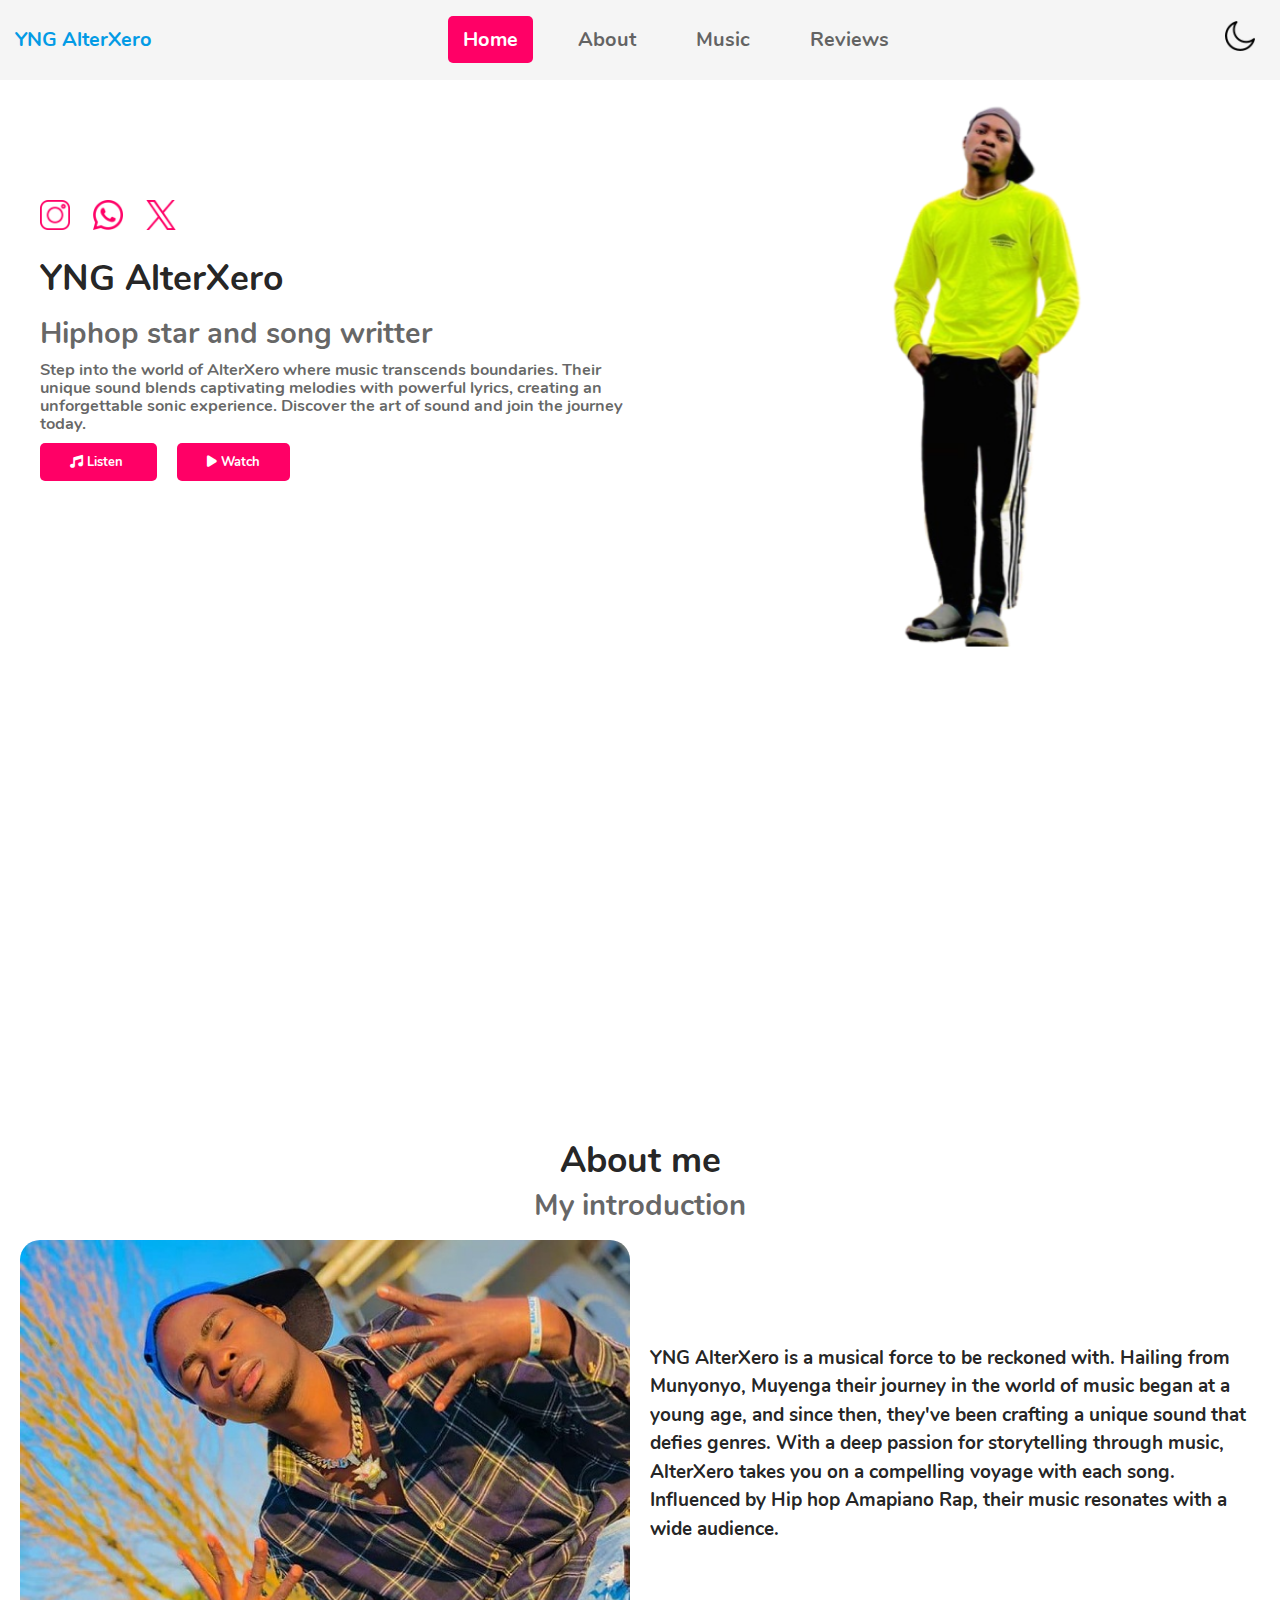
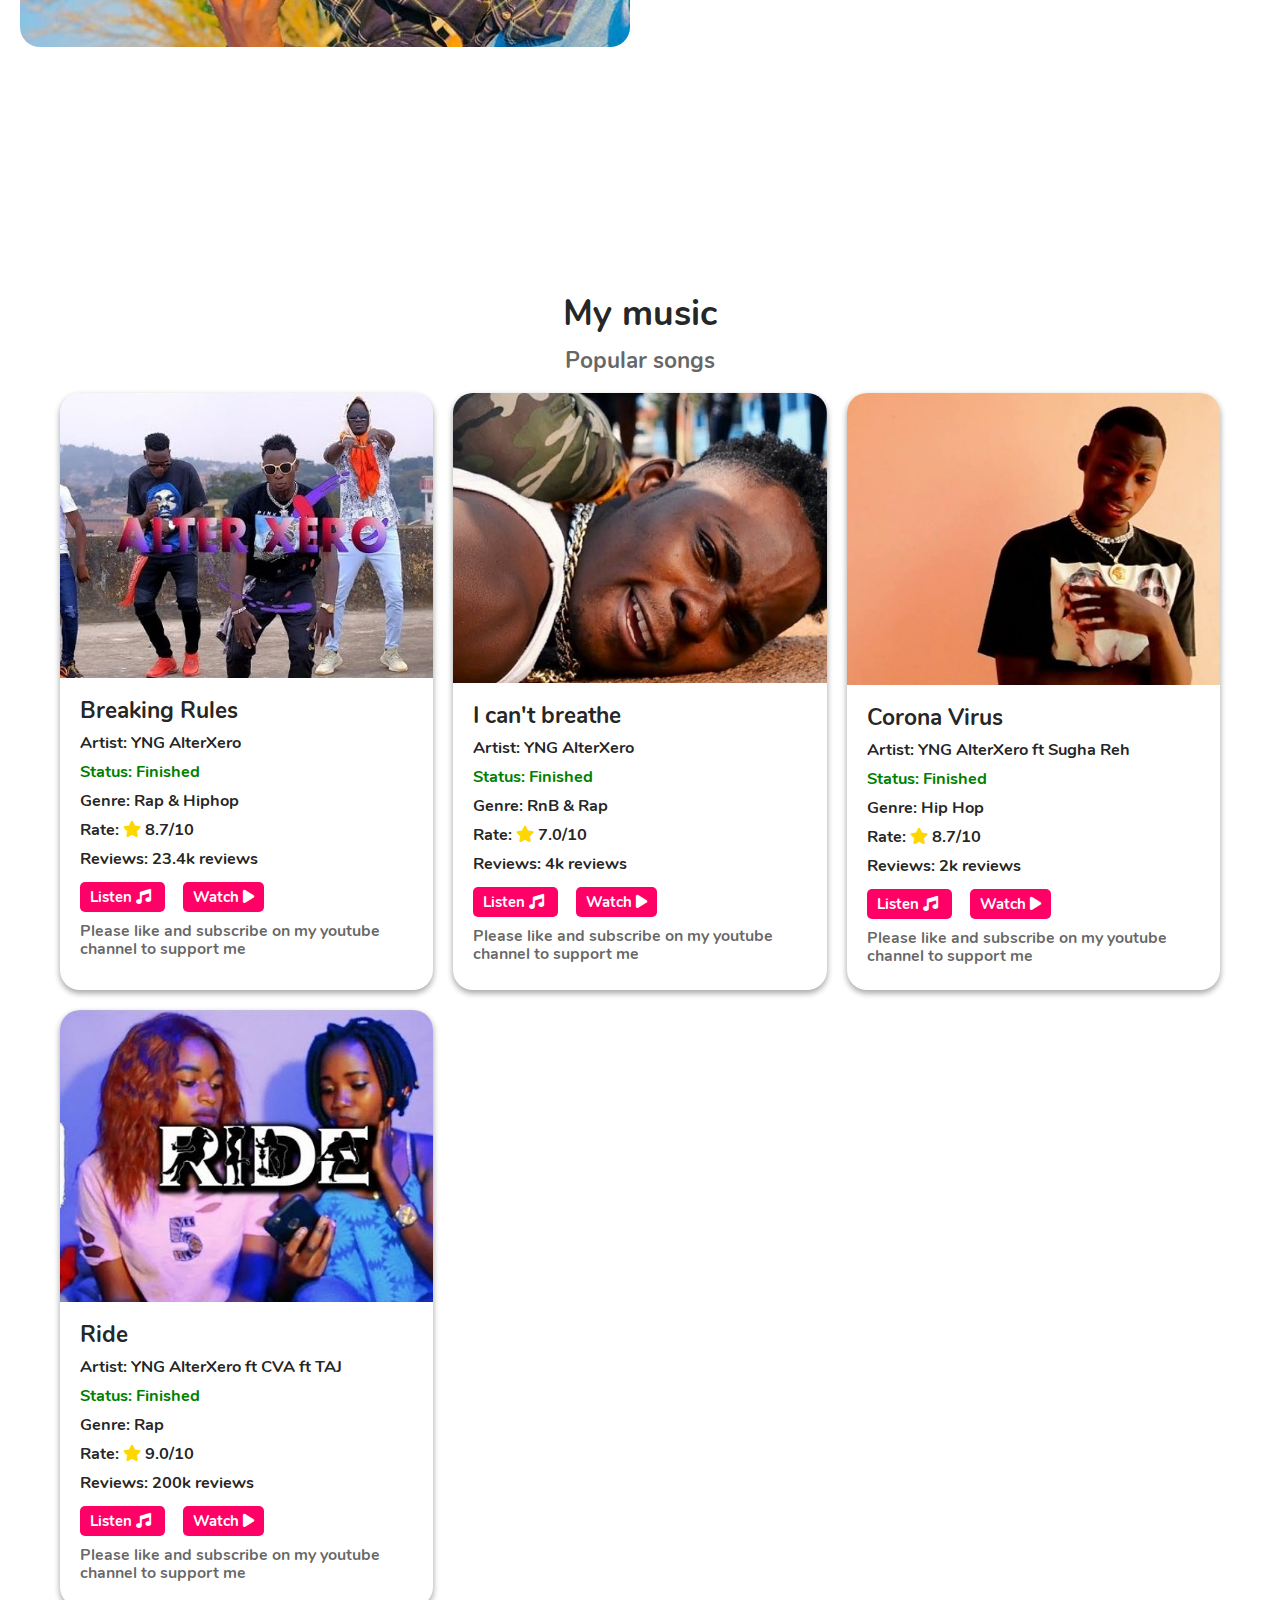
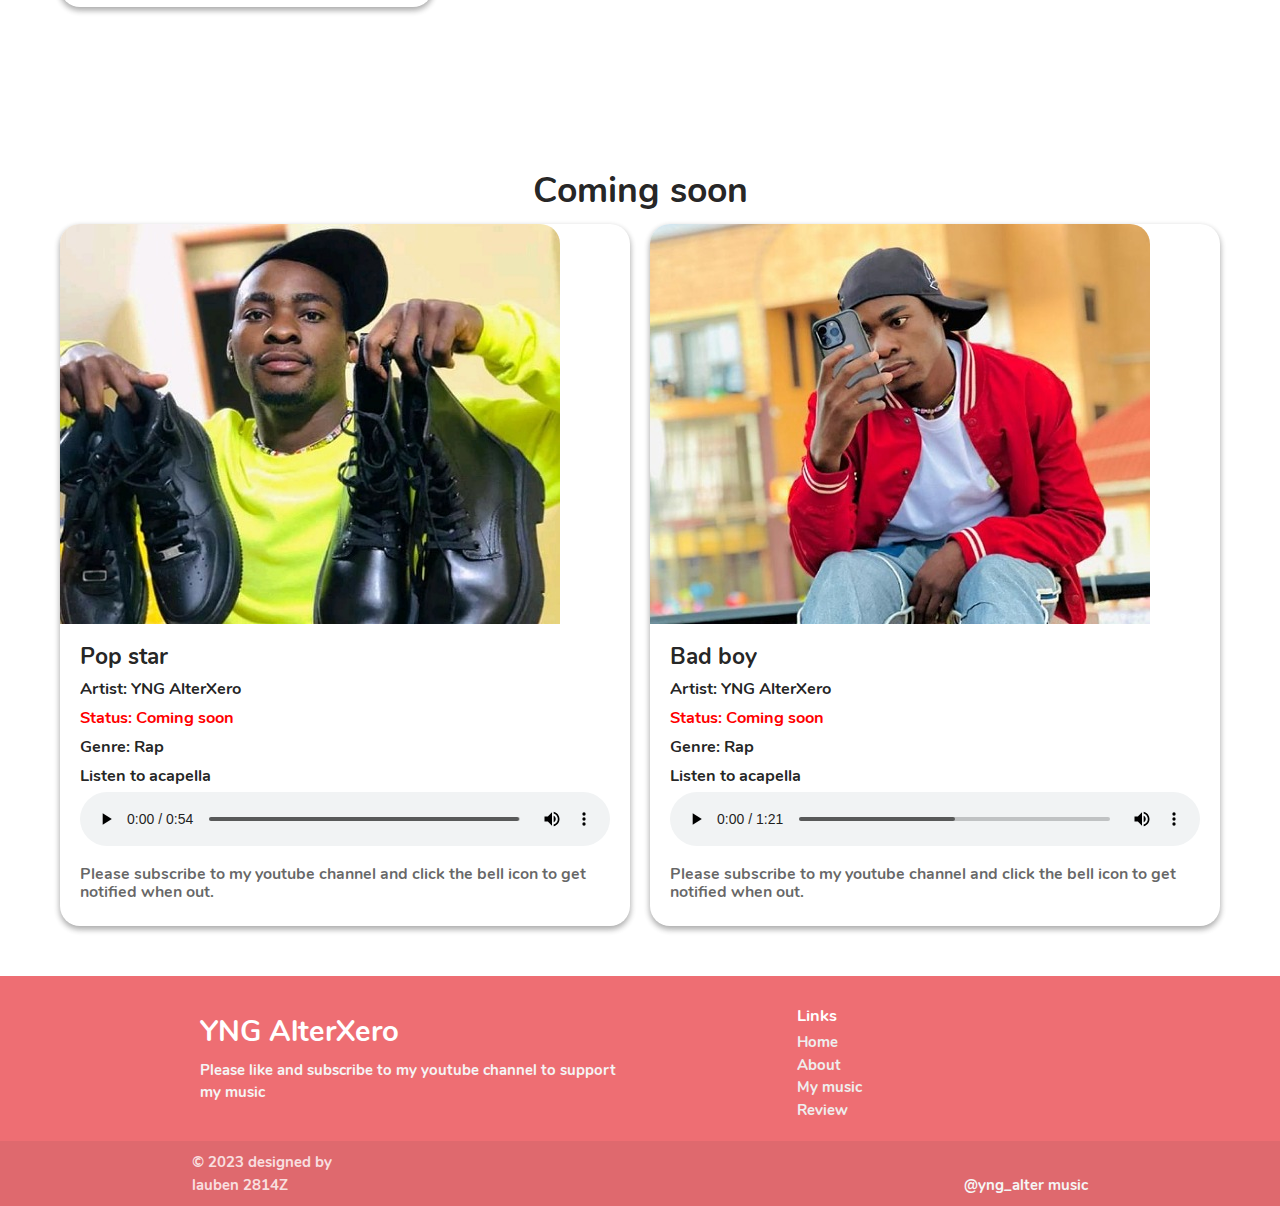
==== commit ff27a955: "Add files via upload" ====
--- a/index.html
+++ b/index.html
@@ -7,13 +7,13 @@
 	<link rel="stylesheet" href="https://cdnjs.cloudflare.com/ajax/libs/materialize/1.0.0/css/materialize.min.css" />
 	<link rel="stylesheet" href="assets/style.css" />
 	<link rel="stylesheet" href="https://cdnjs.cloudflare.com/ajax/libs/font-awesome/6.4.2/css/all.min.css" />
-	<link rel="preconnect" href="https://fonts.googleapis.com">
-	<link rel="preconnect" href="https://fonts.gstatic.com" crossorigin>
-	<link href="https://fonts.googleapis.com/css2?family=Nunito+Sans:opsz,wght@6..12,600;6..12,700&display=swap" rel="stylesheet">
+	<style>
+@import url('https://fonts.googleapis.com/css2?family=Nunito+Sans:opsz,wght@6..12,600&display=swap');
+	</style>
 </head>
 <body>
 	<header class="navigation">
-		<a href="#" class="logo">YNG ALTER</a>
+		<a href="#" class="logo">YNG AlterXero</a>
 		<div class="links">
 			<a href="#homeId" class="active">Home</a>
 			<a href="#aboutId">About</a>
@@ -42,7 +42,7 @@
 				</div>
 				<div class="home_text_phrase">
 					<h2>YNG AlterXero</h2>
-					<h3 class="dull">Hip hop star and song writter</h3>
+					<h3 class="dull">Hiphop star and song writter</h3>
 					<h5 class="dull">
 						Step into the world of AlterXero where music transcends boundaries. Their unique sound blends captivating melodies with powerful lyrics, creating an unforgettable sonic experience. Discover the art of sound and join the journey today.
 					</h5>
@@ -70,7 +70,7 @@
 			</div>
 			<div class="text">
 				<p>
-					YNG AlterXero is a musical force to be reckoned with. Hailing from Kawempe, their journey in the world of music began at a young age, and since then, they've been crafting a unique sound that defies genres. With a deep passion for storytelling through music, AlterXero takes you on a compelling voyage with each song. Influenced by Hip hop Amapiano Rap, their music resonates with a wide audience.
+					YNG AlterXero is a musical force to be reckoned with. Hailing from Munyonyo, Muyenga their journey in the world of music began at a young age, and since then, they've been crafting a unique sound that defies genres. With a deep passion for storytelling through music, AlterXero takes you on a compelling voyage with each song. Influenced by Hip hop Amapiano Rap, their music resonates with a wide audience.
 				</p>
 			</div>
 		</div>
@@ -180,7 +180,7 @@
 				</div>
 			</div>
 			<!-- <div class="album_card"></div>
-			        <div class="album_card"></div> -->
+						        <div class="album_card"></div> -->
 		</div>
 	</section>
 	<section class="reviews" id="reviewId">
@@ -195,6 +195,20 @@
 					<h5>Genre: Rap</h5>
 					<h5>Listen to acapella</h5>
 					<audio src="assets/popstar.mp3" controls=""></audio>
+					<h6 class="dull">
+						Please subscribe to my youtube channel and click the bell icon to get notified when out.
+					</h6>
+				</div>
+			</div>
+			<div class="album_card">
+				<img src="images/album4.jpg" />
+				<div class="card_content">
+					<h4>Bad boy</h4>
+					<h5>Artist: YNG AlterXero </h5>
+					<h5 class="pending">Status: Coming soon</h5>
+					<h5>Genre: Rap</h5>
+					<h5>Listen to acapella</h5>
+					<audio src="assets/badboy.mp3" controls=""></audio>
 					<h6 class="dull">
 						Please subscribe to my youtube channel and click the bell icon to get notified when out.
 					</h6>
